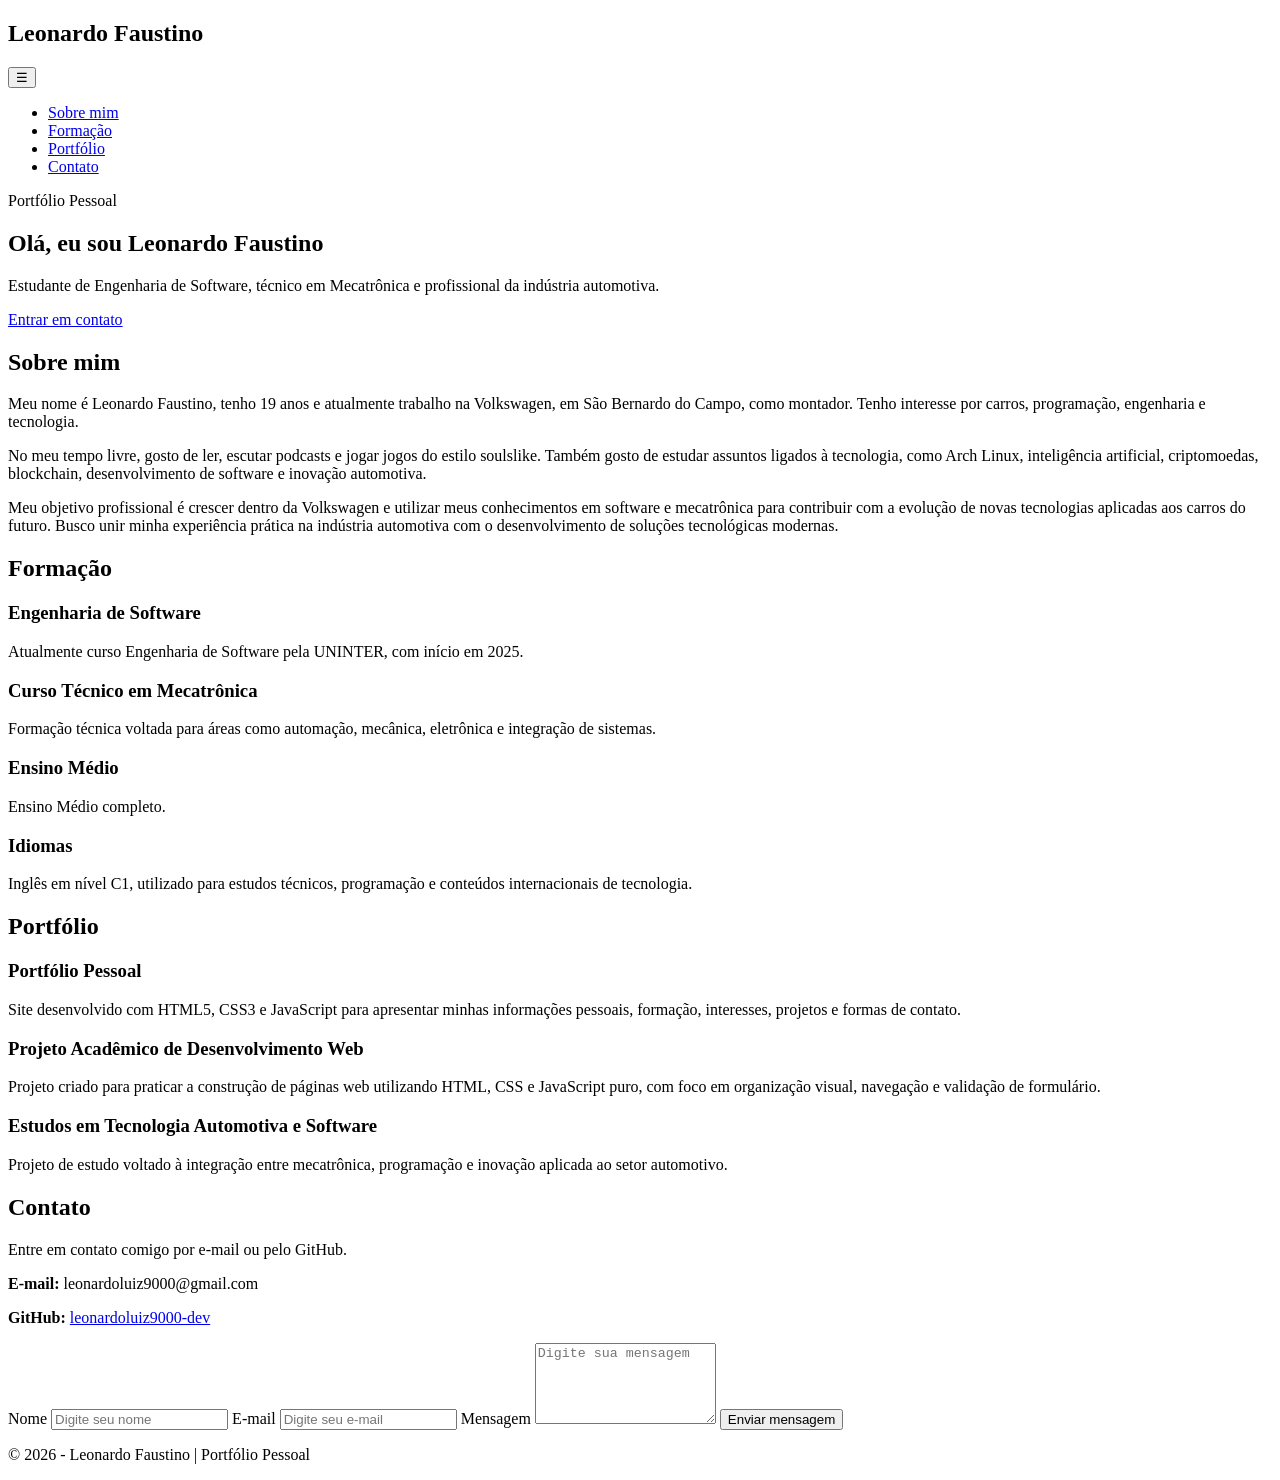
==== index.html @ ca4976d9 "Rename arquivohtml portifolio.html to index.html" ====
<!DOCTYPE html>
<html lang="pt-BR">
<head>
    <meta charset="UTF-8">

    
    <meta name="viewport" content="width=device-width, initial-scale=1.0">

    <title>Portfólio - Leonardo Faustino</title>

    <!-- Ligação CSS -->
    <link rel="stylesheet" href="style.css">
</head>
<body>

    
    <header class="cabecalho">
        <nav class="menu">
            <h1 class="logo">Leonardo Faustino</h1>

            <button class="botao-menu" id="botao-menu">☰</button>

            <ul class="lista-menu" id="lista-menu">
                <li><a href="#sobre">Sobre mim</a></li>
                <li><a href="#formacao">Formação</a></li>
                <li><a href="#portfolio">Portfólio</a></li>
                <li><a href="#contato">Contato</a></li>
            </ul>
        </nav>
    </header>

    <!-- inicial de apresentação -->
    <main>
        <section class="hero">
            <div class="hero-texto">
                <p class="subtitulo">Portfólio Pessoal</p>
                <h2>Olá, eu sou Leonardo Faustino</h2>
                <p>
                    Estudante de Engenharia de Software, técnico em Mecatrônica
                    e profissional da indústria automotiva.
                </p>
                <a href="#contato" class="botao-principal">Entrar em contato</a>
            </div>
        </section>

        <!-- Seção Sobre Mim -->
        <section id="sobre" class="secao">
            <h2>Sobre mim</h2>

            <p>
                Meu nome é Leonardo Faustino, tenho 19 anos e atualmente trabalho
                na Volkswagen, em São Bernardo do Campo, como montador. Tenho
                interesse por carros, programação, engenharia e tecnologia.
            </p>

            <p>
                No meu tempo livre, gosto de ler, escutar podcasts e jogar jogos
                do estilo soulslike. Também gosto de estudar assuntos ligados à
                tecnologia, como Arch Linux, inteligência artificial, criptomoedas,
                blockchain, desenvolvimento de software e inovação automotiva.
            </p>

            <p>
                Meu objetivo profissional é crescer dentro da Volkswagen e utilizar
                meus conhecimentos em software e mecatrônica para contribuir com
                a evolução de novas tecnologias aplicadas aos carros do futuro.
                Busco unir minha experiência prática na indústria automotiva com
                o desenvolvimento de soluções tecnológicas modernas.
            </p>
        </section>

        <!-- Seção Formação -->
        <section id="formacao" class="secao">
            <h2>Formação</h2>

            <div class="cards">
                <article class="card">
                    <h3>Engenharia de Software</h3>
                    <p>
                        Atualmente curso Engenharia de Software pela UNINTER,
                        com início em 2025.
                    </p>
                </article>

                <article class="card">
                    <h3>Curso Técnico em Mecatrônica</h3>
                    <p>
                        Formação técnica voltada para áreas como automação,
                        mecânica, eletrônica e integração de sistemas.
                    </p>
                </article>

                <article class="card">
                    <h3>Ensino Médio</h3>
                    <p>
                        Ensino Médio completo.
                    </p>
                </article>

                <article class="card">
                    <h3>Idiomas</h3>
                    <p>
                        Inglês em nível C1, utilizado para estudos técnicos,
                        programação e conteúdos internacionais de tecnologia.
                    </p>
                </article>
            </div>
        </section>

        <!-- Seção Portfólio -->
        <section id="portfolio" class="secao">
            <h2>Portfólio</h2>

            <div class="cards">
                <article class="card">
                    <h3>Portfólio Pessoal</h3>
                    <p>
                        Site desenvolvido com HTML5, CSS3 e JavaScript para
                        apresentar minhas informações pessoais, formação,
                        interesses, projetos e formas de contato.
                    </p>
                </article>

                <article class="card">
                    <h3>Projeto Acadêmico de Desenvolvimento Web</h3>
                    <p>
                        Projeto criado para praticar a construção de páginas web
                        utilizando HTML, CSS e JavaScript puro, com foco em
                        organização visual, navegação e validação de formulário.
                    </p>
                </article>

                <article class="card">
                    <h3>Estudos em Tecnologia Automotiva e Software</h3>
                    <p>
                        Projeto de estudo voltado à integração entre mecatrônica,
                        programação e inovação aplicada ao setor automotivo.
                    </p>
                </article>
            </div>
        </section>

        <!-- Seção Contato -->
        <section id="contato" class="secao">
            <h2>Contato</h2>

            <p>
                Entre em contato comigo por e-mail ou pelo GitHub.
            </p>

            <div class="contato-info">
                <p><strong>E-mail:</strong> leonardoluiz9000@gmail.com</p>
                <p>
                    <strong>GitHub:</strong>
                    <a href="https://github.com/leonardoluiz9000-dev" target="_blank">
                        leonardoluiz9000-dev
                    </a>
                </p>
            </div>

            
            <form id="formulario-contato" class="formulario">
                <label for="nome">Nome</label>
                <input type="text" id="nome" placeholder="Digite seu nome">

                <label for="email">E-mail</label>
                <input type="email" id="email" placeholder="Digite seu e-mail">

                <label for="mensagem">Mensagem</label>
                <textarea id="mensagem" rows="5" placeholder="Digite sua mensagem"></textarea>

                <button type="submit">Enviar mensagem</button>

                <p id="mensagem-retorno" class="mensagem-retorno"></p>
            </form>
        </section>
    </main>

    
    <footer class="rodape">
        <p>© 2026 - Leonardo Faustino | Portfólio Pessoal</p>
    </footer>

    
    <script src="script.js"></script>
</body>
</html>
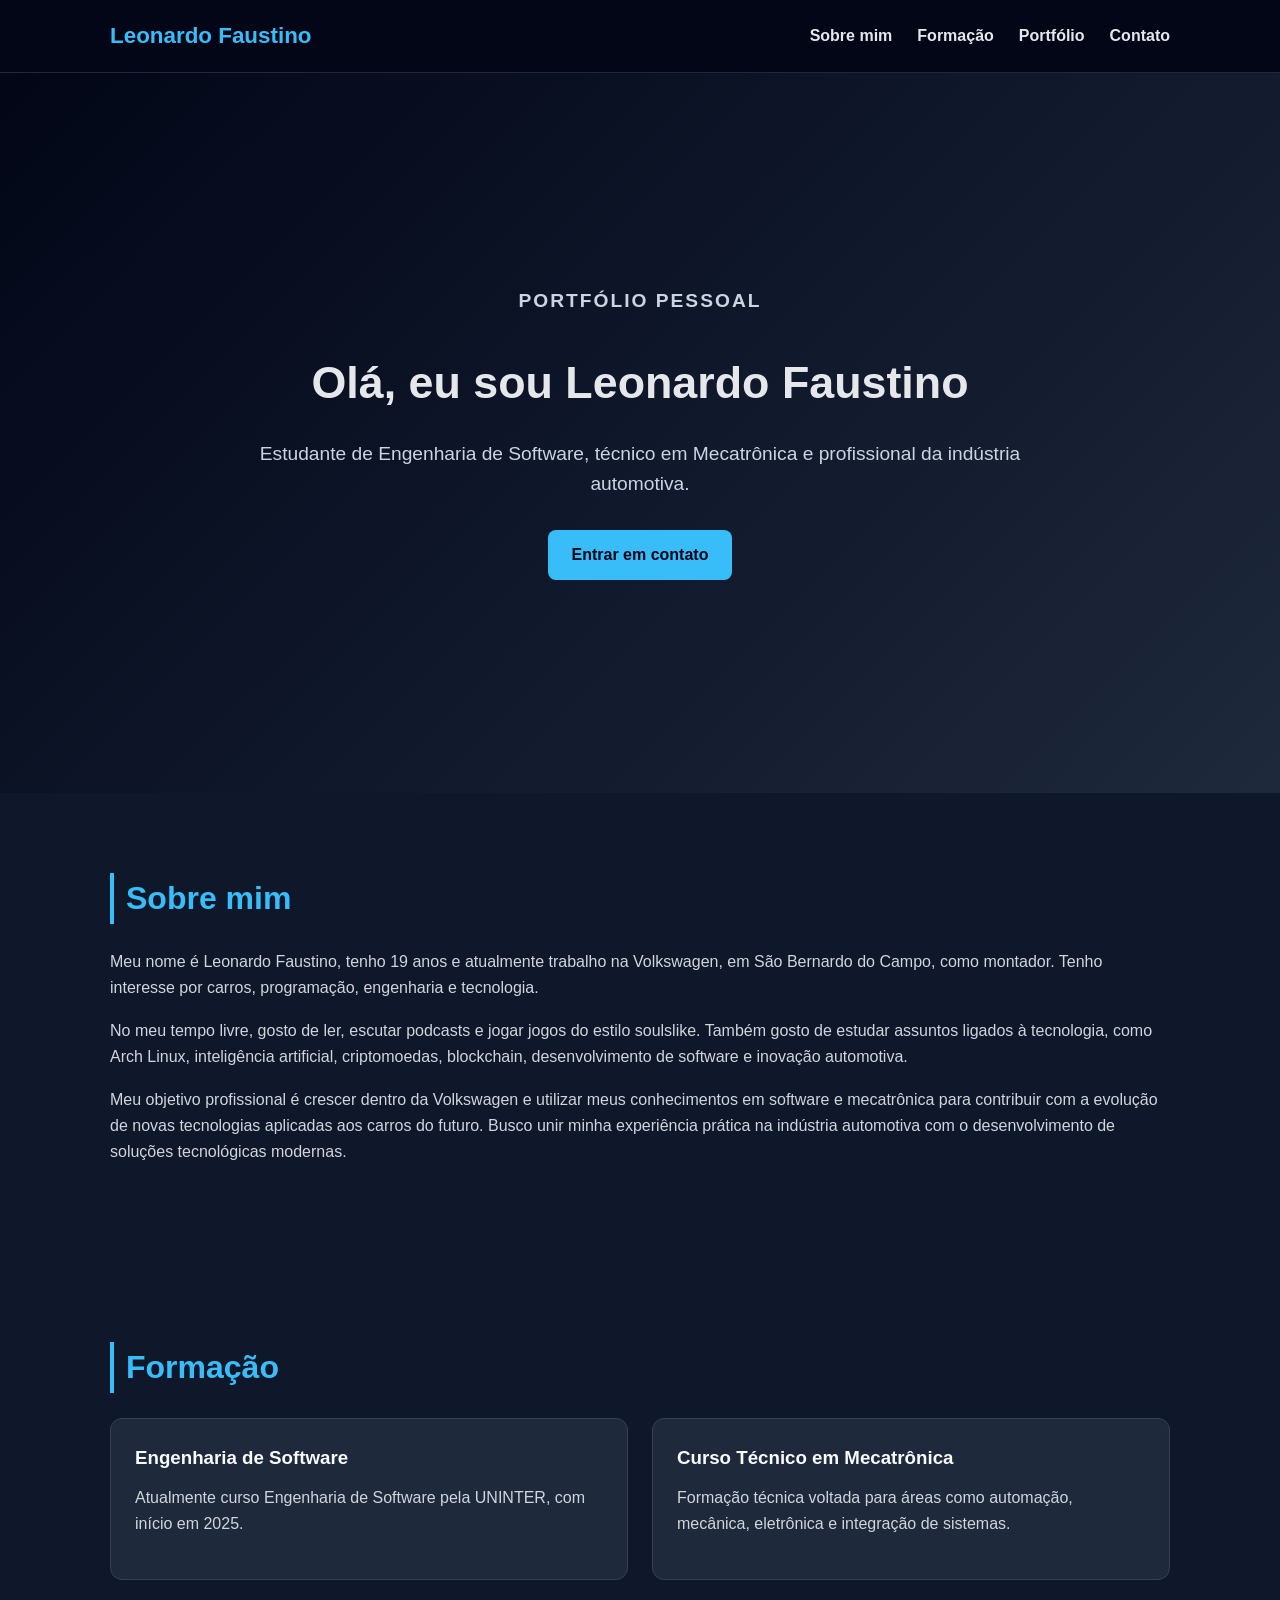
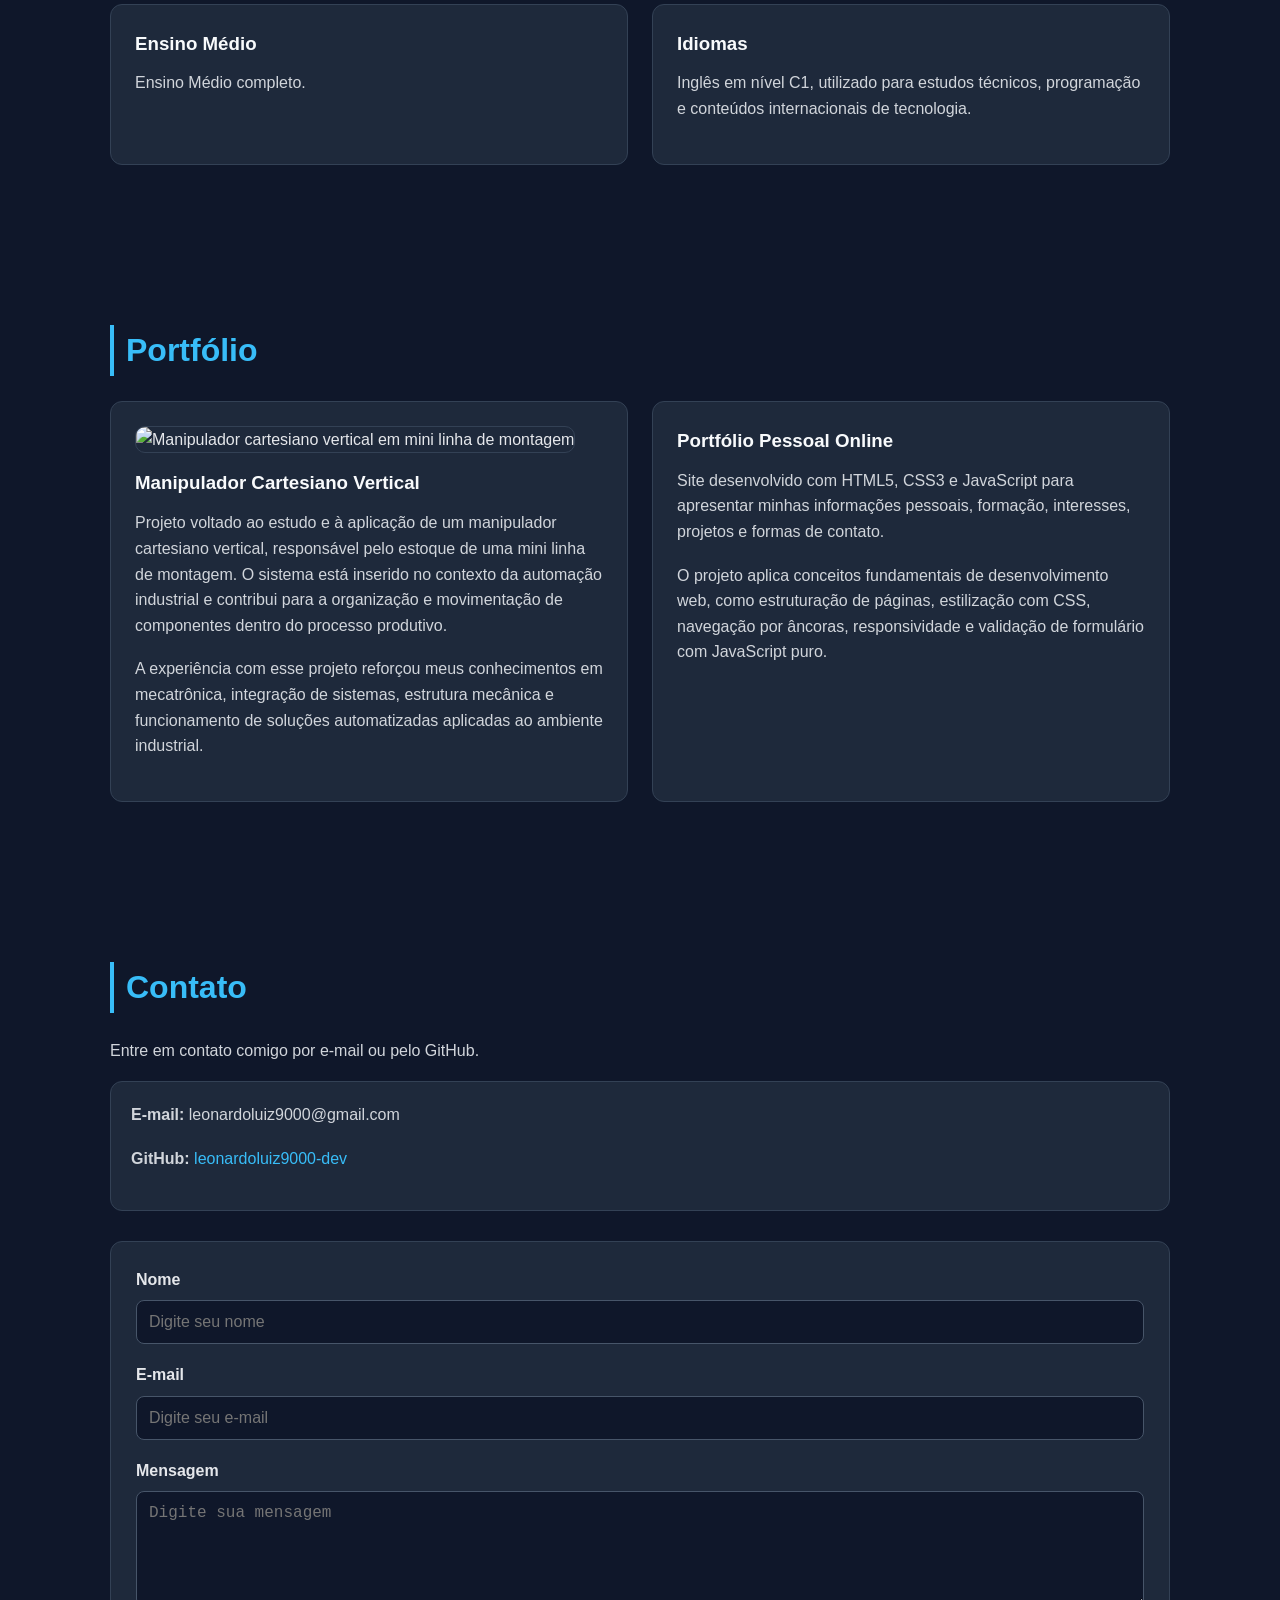
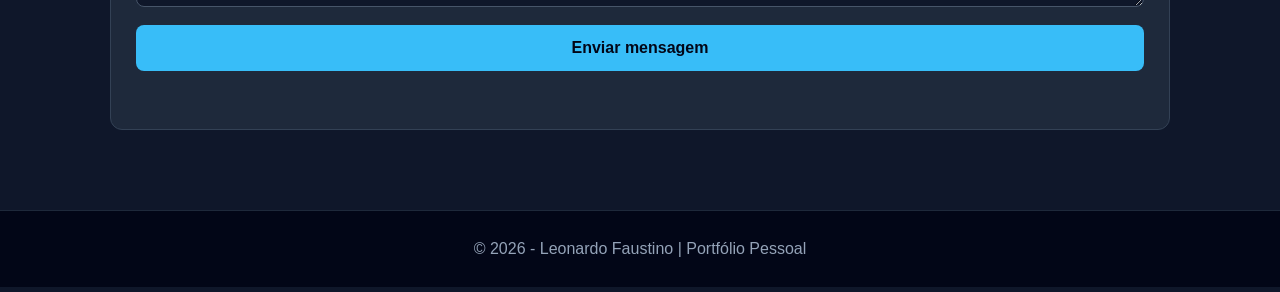
==== commit f879340a: "Add files via upload" ====
--- a/index.html
+++ b/index.html
@@ -3,17 +3,17 @@
 <head>
     <meta charset="UTF-8">
 
-    
+    <!-- Configuração para o site funcionar bem em celulares e computadores -->
     <meta name="viewport" content="width=device-width, initial-scale=1.0">
 
     <title>Portfólio - Leonardo Faustino</title>
 
-    <!-- Ligação CSS -->
+    <!-- Ligação com o arquivo CSS -->
     <link rel="stylesheet" href="style.css">
 </head>
 <body>
 
-    
+    <!-- Cabeçalho principal com menu de navegação -->
     <header class="cabecalho">
         <nav class="menu">
             <h1 class="logo">Leonardo Faustino</h1>
@@ -29,8 +29,8 @@
         </nav>
     </header>
 
-    <!-- inicial de apresentação -->
     <main>
+        <!-- Seção inicial de apresentação -->
         <section class="hero">
             <div class="hero-texto">
                 <p class="subtitulo">Portfólio Pessoal</p>
@@ -113,28 +113,36 @@
 
             <div class="cards">
                 <article class="card">
-                    <h3>Portfólio Pessoal</h3>
+                    <img src="imagens/manipulador-cartesiano.png" alt="Manipulador cartesiano vertical em mini linha de montagem" class="imagem-projeto">
+
+                    <h3>Manipulador Cartesiano Vertical</h3>
+
                     <p>
-                        Site desenvolvido com HTML5, CSS3 e JavaScript para
-                        apresentar minhas informações pessoais, formação,
-                        interesses, projetos e formas de contato.
+                        Projeto voltado ao estudo e à aplicação de um manipulador cartesiano vertical,
+                        responsável pelo estoque de uma mini linha de montagem. O sistema está inserido
+                        no contexto da automação industrial e contribui para a organização e movimentação
+                        de componentes dentro do processo produtivo.
+                    </p>
+
+                    <p>
+                        A experiência com esse projeto reforçou meus conhecimentos em mecatrônica,
+                        integração de sistemas, estrutura mecânica e funcionamento de soluções automatizadas
+                        aplicadas ao ambiente industrial.
                     </p>
                 </article>
 
                 <article class="card">
-                    <h3>Projeto Acadêmico de Desenvolvimento Web</h3>
+                    <h3>Portfólio Pessoal Online</h3>
+
                     <p>
-                        Projeto criado para praticar a construção de páginas web
-                        utilizando HTML, CSS e JavaScript puro, com foco em
-                        organização visual, navegação e validação de formulário.
+                        Site desenvolvido com HTML5, CSS3 e JavaScript para apresentar minhas
+                        informações pessoais, formação, interesses, projetos e formas de contato.
                     </p>
-                </article>
 
-                <article class="card">
-                    <h3>Estudos em Tecnologia Automotiva e Software</h3>
                     <p>
-                        Projeto de estudo voltado à integração entre mecatrônica,
-                        programação e inovação aplicada ao setor automotivo.
+                        O projeto aplica conceitos fundamentais de desenvolvimento web, como estruturação
+                        de páginas, estilização com CSS, navegação por âncoras, responsividade e validação
+                        de formulário com JavaScript puro.
                     </p>
                 </article>
             </div>
@@ -158,7 +166,7 @@
                 </p>
             </div>
 
-            
+            <!-- Formulário com validação feita em JavaScript -->
             <form id="formulario-contato" class="formulario">
                 <label for="nome">Nome</label>
                 <input type="text" id="nome" placeholder="Digite seu nome">
@@ -176,12 +184,12 @@
         </section>
     </main>
 
-    
+    <!-- Rodapé do site -->
     <footer class="rodape">
         <p>© 2026 - Leonardo Faustino | Portfólio Pessoal</p>
     </footer>
 
-    
+    <!-- Ligação com o arquivo JavaScript -->
     <script src="script.js"></script>
 </body>
 </html>
--- a/style.css
+++ b/style.css
@@ -0,0 +1,292 @@
+/* Configuração geral da página */
+* {
+    margin: 0;
+    padding: 0;
+    box-sizing: border-box;
+}
+
+/* Rolagem suave ao clicar nos links do menu */
+html {
+    scroll-behavior: smooth;
+}
+
+body {
+    font-family: Arial, Helvetica, sans-serif;
+    background-color: #0f172a;
+    color: #e5e7eb;
+    line-height: 1.6;
+}
+
+/* Cabeçalho fixo no topo */
+.cabecalho {
+    background-color: #020617;
+    border-bottom: 1px solid #1e293b;
+    position: sticky;
+    top: 0;
+    z-index: 1000;
+}
+
+.menu {
+    max-width: 1100px;
+    margin: 0 auto;
+    padding: 18px 20px;
+    display: flex;
+    align-items: center;
+    justify-content: space-between;
+}
+
+.logo {
+    color: #38bdf8;
+    font-size: 1.4rem;
+}
+
+.lista-menu {
+    list-style: none;
+    display: flex;
+    gap: 25px;
+}
+
+.lista-menu a {
+    color: #e5e7eb;
+    text-decoration: none;
+    font-weight: bold;
+    transition: color 0.3s;
+}
+
+.lista-menu a:hover {
+    color: #38bdf8;
+}
+
+/* Botão do menu mobile */
+.botao-menu {
+    display: none;
+    background: none;
+    border: none;
+    color: #e5e7eb;
+    font-size: 1.8rem;
+    cursor: pointer;
+}
+
+/* Seção inicial */
+.hero {
+    min-height: 80vh;
+    display: flex;
+    align-items: center;
+    justify-content: center;
+    padding: 60px 20px;
+    background: linear-gradient(135deg, #020617, #0f172a, #1e293b);
+}
+
+.hero-texto {
+    max-width: 850px;
+    text-align: center;
+}
+
+.subtitulo {
+    color: #38bdf8;
+    font-weight: bold;
+    margin-bottom: 12px;
+    text-transform: uppercase;
+    letter-spacing: 2px;
+}
+
+.hero h2 {
+    font-size: 2.8rem;
+    margin-bottom: 20px;
+}
+
+.hero p {
+    font-size: 1.2rem;
+    color: #cbd5e1;
+    margin-bottom: 30px;
+}
+
+.botao-principal {
+    display: inline-block;
+    background-color: #38bdf8;
+    color: #020617;
+    padding: 12px 24px;
+    border-radius: 8px;
+    text-decoration: none;
+    font-weight: bold;
+    transition: background-color 0.3s;
+}
+
+.botao-principal:hover {
+    background-color: #0ea5e9;
+}
+
+/* Seções principais */
+.secao {
+    max-width: 1100px;
+    margin: 0 auto;
+    padding: 80px 20px;
+}
+
+.secao h2 {
+    color: #38bdf8;
+    font-size: 2rem;
+    margin-bottom: 25px;
+    border-left: 4px solid #38bdf8;
+    padding-left: 12px;
+}
+
+.secao p {
+    margin-bottom: 18px;
+    color: #d1d5db;
+}
+
+/* Cards usados na formação e portfólio */
+.cards {
+    display: grid;
+    grid-template-columns: repeat(2, 1fr);
+    gap: 24px;
+}
+
+.card {
+    background-color: #1e293b;
+    border: 1px solid #334155;
+    padding: 24px;
+    border-radius: 12px;
+    transition: transform 0.3s, border-color 0.3s;
+}
+
+.card:hover {
+    transform: translateY(-5px);
+    border-color: #38bdf8;
+}
+
+.card h3 {
+    color: #f8fafc;
+    margin-bottom: 12px;
+}
+
+/* Imagem usada no projeto do manipulador cartesiano */
+.imagem-projeto {
+    width: 100%;
+    height: 260px;
+    object-fit: cover;
+    border-radius: 10px;
+    margin-bottom: 15px;
+    border: 1px solid #334155;
+}
+
+/* Informações de contato */
+.contato-info {
+    background-color: #1e293b;
+    border: 1px solid #334155;
+    padding: 20px;
+    border-radius: 12px;
+    margin-bottom: 30px;
+}
+
+.contato-info a {
+    color: #38bdf8;
+    text-decoration: none;
+}
+
+.contato-info a:hover {
+    text-decoration: underline;
+}
+
+/* Formulário */
+.formulario {
+    background-color: #1e293b;
+    border: 1px solid #334155;
+    padding: 25px;
+    border-radius: 12px;
+    display: flex;
+    flex-direction: column;
+}
+
+.formulario label {
+    margin-bottom: 8px;
+    font-weight: bold;
+}
+
+.formulario input,
+.formulario textarea {
+    margin-bottom: 18px;
+    padding: 12px;
+    border: 1px solid #475569;
+    border-radius: 8px;
+    background-color: #0f172a;
+    color: #e5e7eb;
+    font-size: 1rem;
+}
+
+.formulario input:focus,
+.formulario textarea:focus {
+    outline: none;
+    border-color: #38bdf8;
+}
+
+.formulario button {
+    background-color: #38bdf8;
+    color: #020617;
+    border: none;
+    padding: 14px;
+    border-radius: 8px;
+    font-weight: bold;
+    cursor: pointer;
+    font-size: 1rem;
+    transition: background-color 0.3s;
+}
+
+.formulario button:hover {
+    background-color: #0ea5e9;
+}
+
+.mensagem-retorno {
+    margin-top: 15px;
+    font-weight: bold;
+}
+
+/* Rodapé */
+.rodape {
+    background-color: #020617;
+    border-top: 1px solid #1e293b;
+    text-align: center;
+    padding: 25px 20px;
+    color: #94a3b8;
+}
+
+/* Responsividade para celulares e telas menores */
+@media (max-width: 768px) {
+    .botao-menu {
+        display: block;
+    }
+
+    .lista-menu {
+        display: none;
+        position: absolute;
+        top: 70px;
+        right: 20px;
+        background-color: #020617;
+        border: 1px solid #334155;
+        border-radius: 8px;
+        flex-direction: column;
+        padding: 20px;
+        width: 200px;
+    }
+
+    .lista-menu.ativo {
+        display: flex;
+    }
+
+    .hero h2 {
+        font-size: 2rem;
+    }
+
+    .hero p {
+        font-size: 1rem;
+    }
+
+    .cards {
+        grid-template-columns: 1fr;
+    }
+
+    .imagem-projeto {
+        height: auto;
+    }
+}
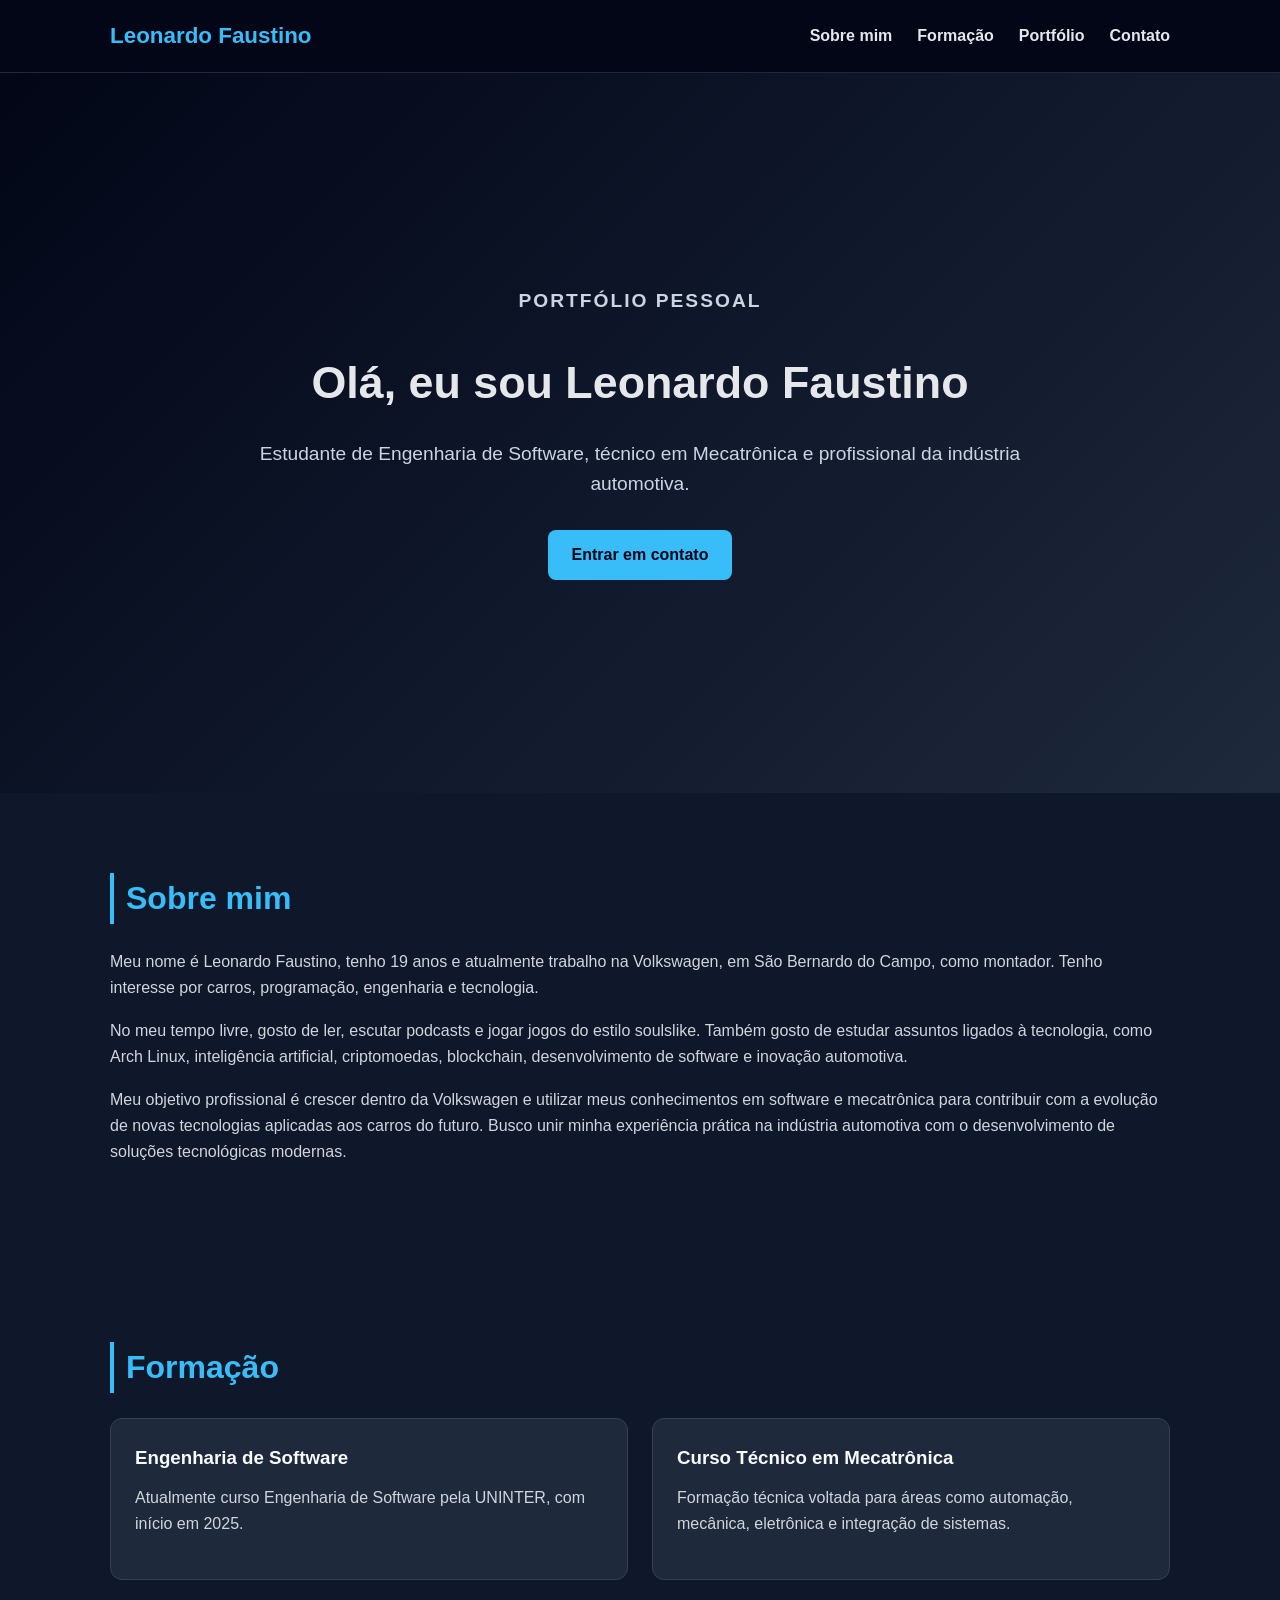
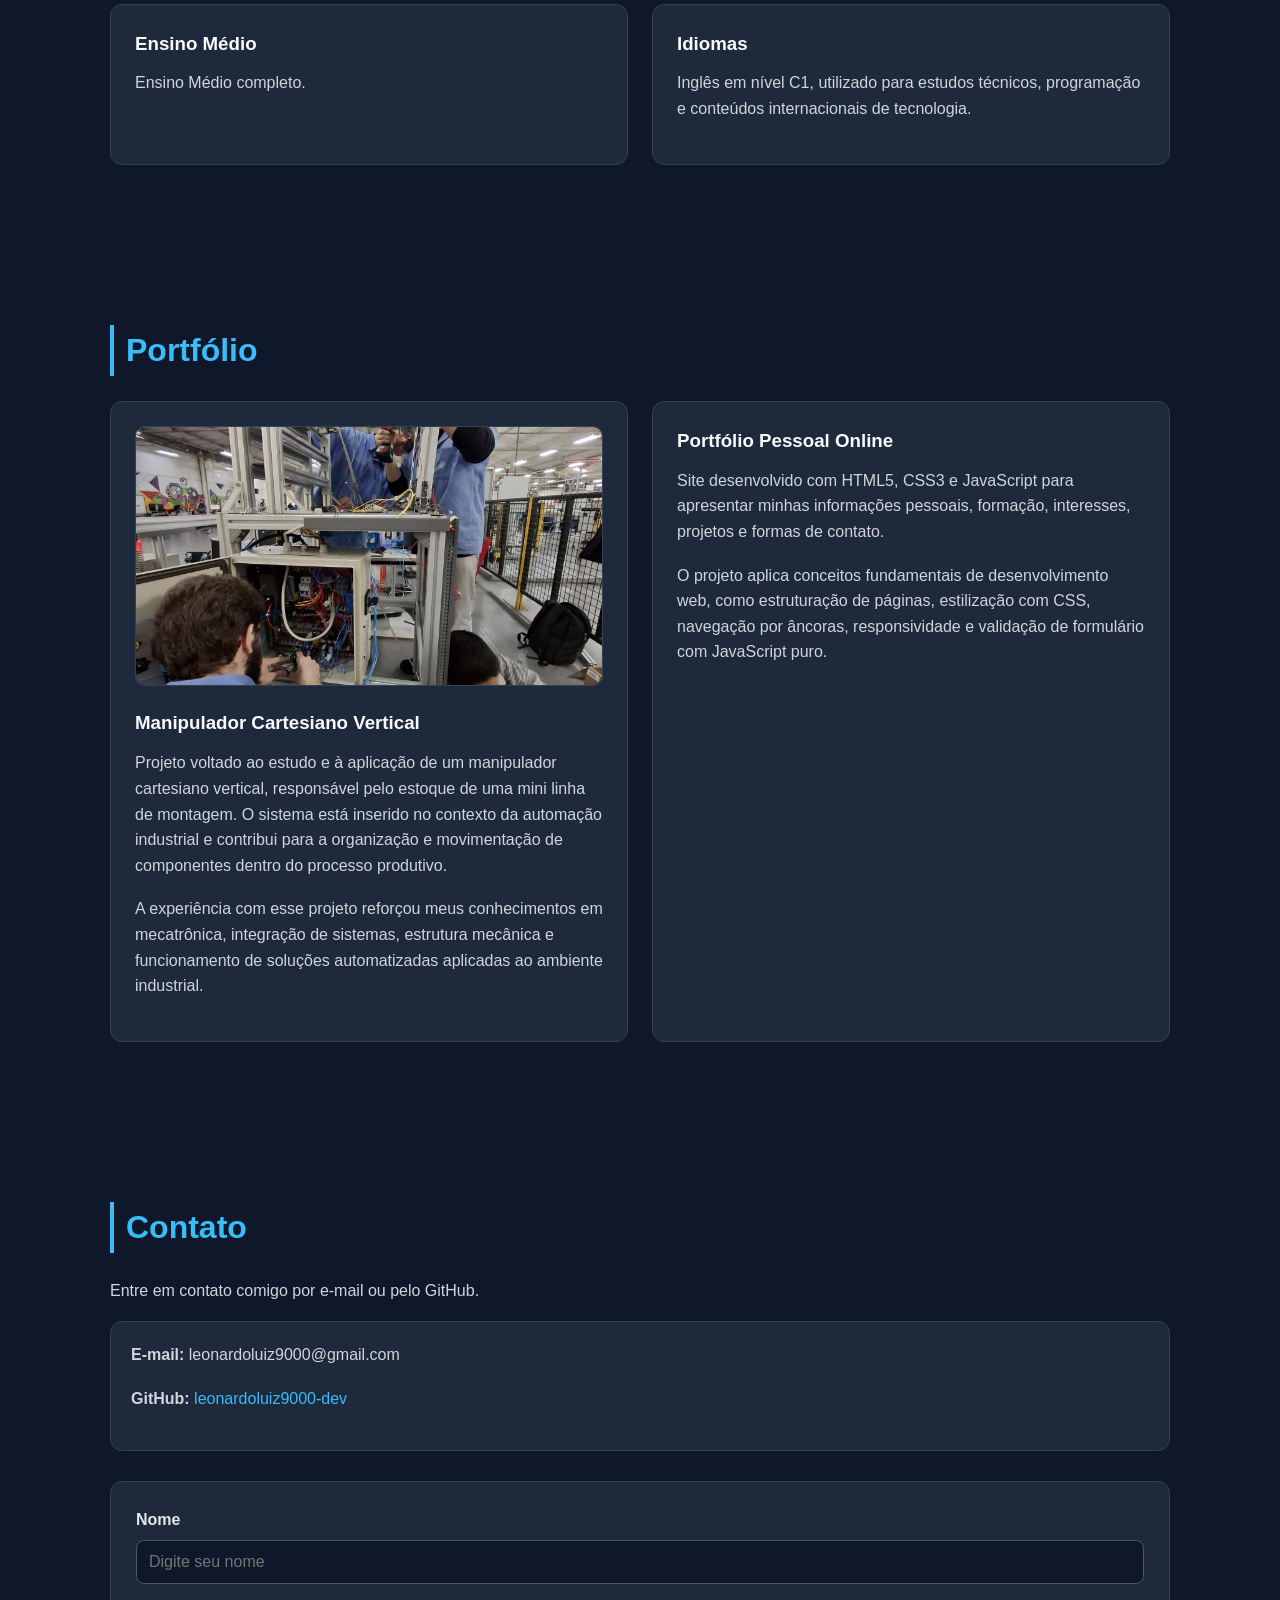
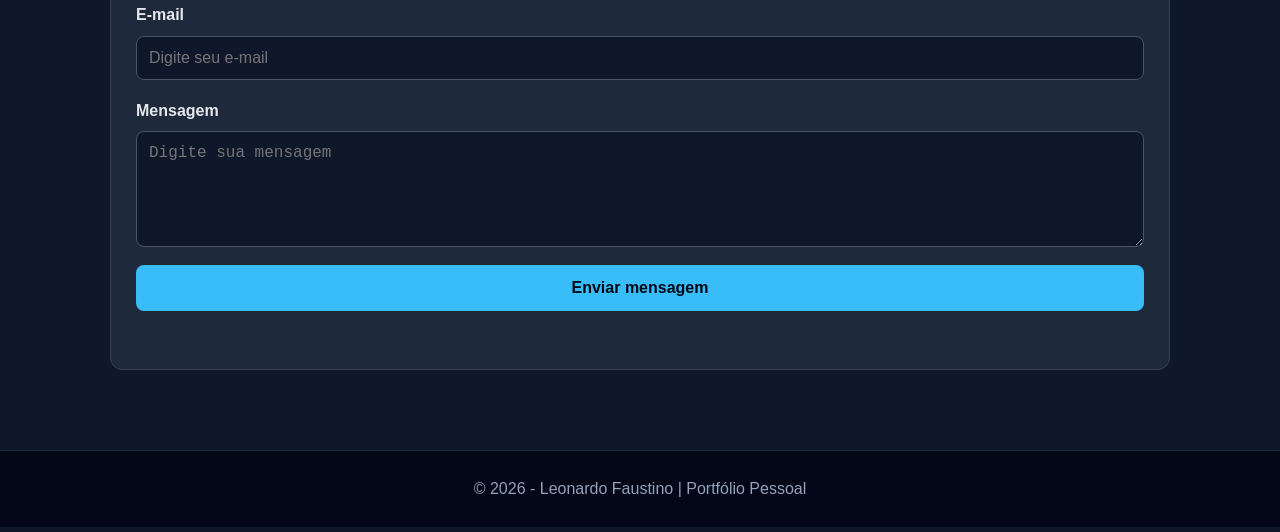
==== commit 1ff7068f: "Update index.html" ====
--- a/index.html
+++ b/index.html
@@ -113,7 +113,7 @@
 
             <div class="cards">
                 <article class="card">
-                    <img src="imagens/manipulador-cartesiano.png" alt="Manipulador cartesiano vertical em mini linha de montagem" class="imagem-projeto">
+                    <img src="manipulador-cartesiano.png" alt="Manipulador cartesiano vertical em mini linha de montagem" class="imagem-projeto">
 
                     <h3>Manipulador Cartesiano Vertical</h3>
 
